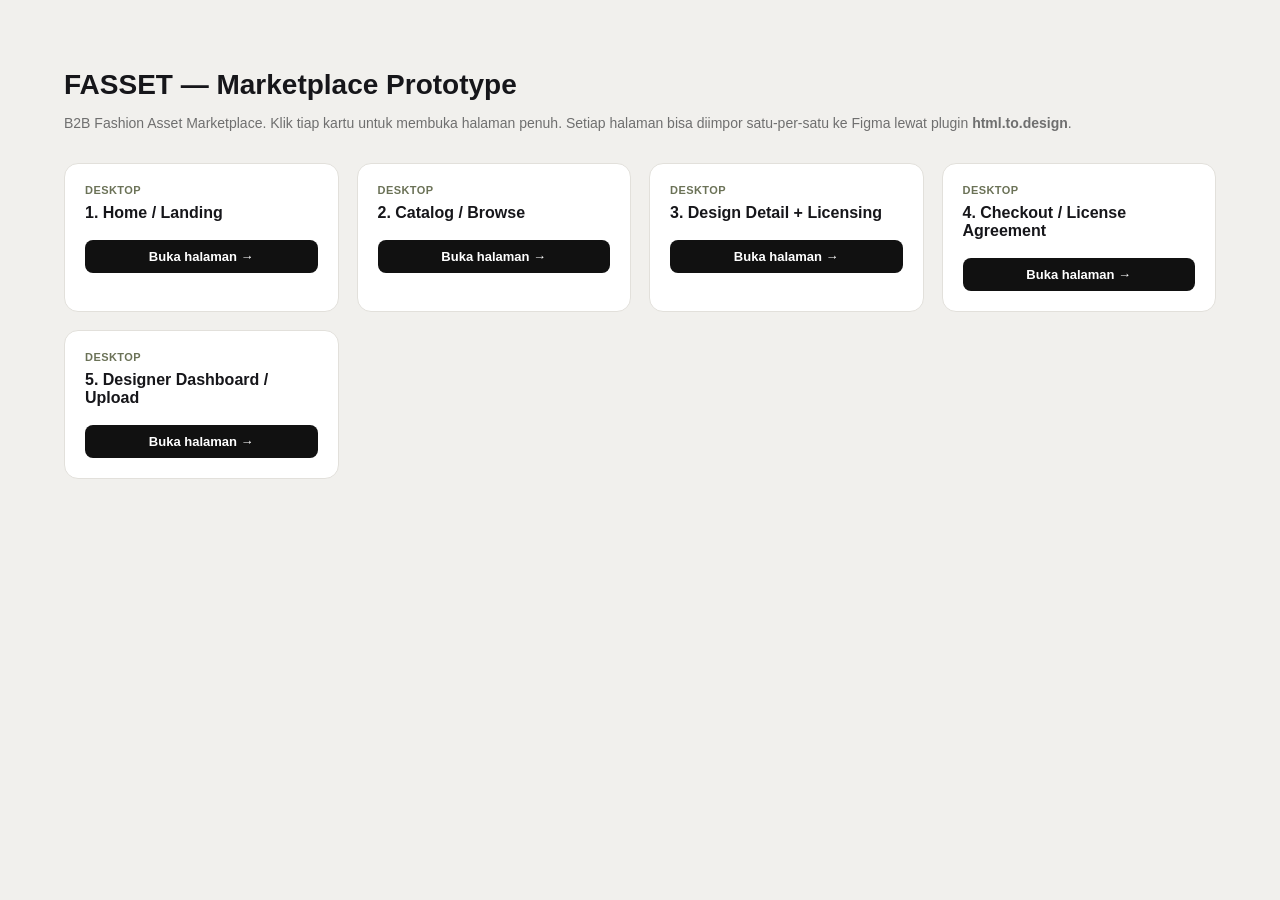
==== index.html @ cc916b5b "Add FASSET marketplace prototype (HTML/CSS) Adds 5 static HTML/CSS screens for the FASSET B2B fashio" ====
<!DOCTYPE html>
<html lang="id">
<head>
<meta charset="UTF-8" />
<title>TokoGaris / FASSET — Prototype Index</title>
<meta name="viewport" content="width=device-width, initial-scale=1.0" />
<style>
  * { box-sizing: border-box; }
  html, body {
    margin: 0;
    padding: 0;
    font-family: "Inter", -apple-system, BlinkMacSystemFont, "Segoe UI", Roboto, Helvetica, Arial, sans-serif;
    background: #f1f0ed;
    color: #16161a;
  }
  a { color: inherit; text-decoration: none; }
  .gallery { max-width: 1200px; margin: 0 auto; padding: 50px 24px 80px; }
  .gallery h1 { font-size: 28px; margin-bottom: 6px; }
  .gallery p.lead { color: #6f6f6f; margin-bottom: 32px; font-size: 14px; }
  .gallery-grid {
    display: grid;
    grid-template-columns: repeat(auto-fill, minmax(220px, 1fr));
    gap: 18px;
  }
  .gallery-card {
    border: 1px solid #e2e0db;
    border-radius: 14px;
    background: #fff;
    padding: 20px;
    display: flex;
    flex-direction: column;
    gap: 8px;
  }
  .gallery-card .tag {
    font-size: 11px;
    font-weight: 700;
    color: #6b7257;
    text-transform: uppercase;
    letter-spacing: 0.04em;
  }
  .gallery-card h3 { margin: 0; font-size: 16px; }
  .gallery-card a.open {
    margin-top: 10px;
    font-size: 13px;
    font-weight: 700;
    color: #fff;
    background: #111111;
    padding: 9px 0;
    border-radius: 8px;
    text-align: center;
  }
</style>
</head>
<body>

<div class="gallery">
  <h1>FASSET — Marketplace Prototype</h1>
  <p class="lead">B2B Fashion Asset Marketplace. Klik tiap kartu untuk membuka halaman penuh. Setiap halaman bisa diimpor satu-per-satu ke Figma lewat plugin <strong>html.to.design</strong>.</p>

  <div class="gallery-grid">
    <div class="gallery-card">
      <span class="tag">Desktop</span>
      <h3>1. Home / Landing</h3>
      <a class="open" href="fasset-home.html">Buka halaman →</a>
    </div>
    <div class="gallery-card">
      <span class="tag">Desktop</span>
      <h3>2. Catalog / Browse</h3>
      <a class="open" href="fasset-catalog.html">Buka halaman →</a>
    </div>
    <div class="gallery-card">
      <span class="tag">Desktop</span>
      <h3>3. Design Detail + Licensing</h3>
      <a class="open" href="fasset-detail.html">Buka halaman →</a>
    </div>
    <div class="gallery-card">
      <span class="tag">Desktop</span>
      <h3>4. Checkout / License Agreement</h3>
      <a class="open" href="fasset-checkout.html">Buka halaman →</a>
    </div>
    <div class="gallery-card">
      <span class="tag">Desktop</span>
      <h3>5. Designer Dashboard / Upload</h3>
      <a class="open" href="fasset-dashboard.html">Buka halaman →</a>
    </div>
  </div>
</div>

</body>
</html>
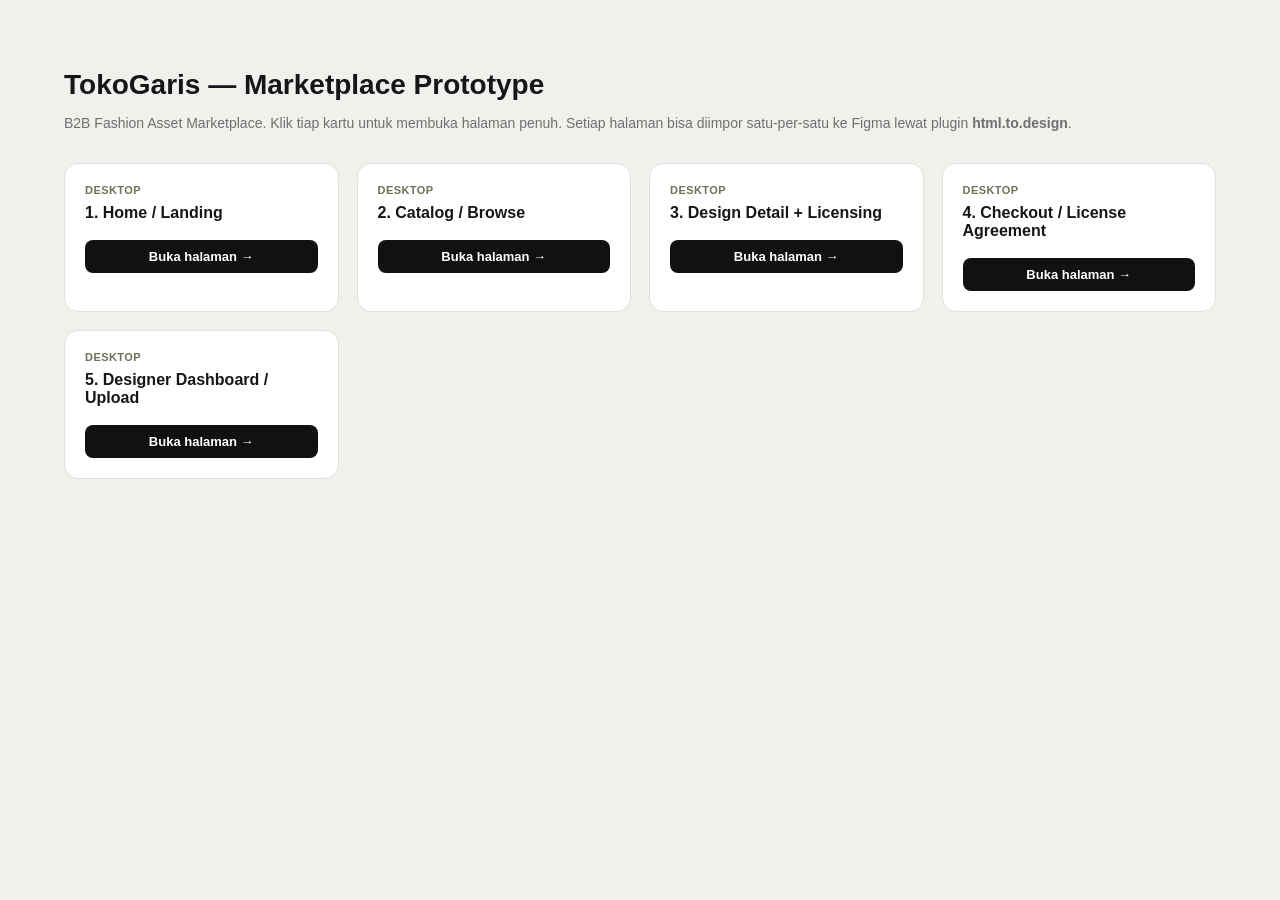
==== commit f2646598: "Rename brand FASSET to TokoGaris across prototype Renames all files and brand references from FASSET" ====
--- a/index.html
+++ b/index.html
@@ -2,7 +2,7 @@
 <html lang="id">
 <head>
 <meta charset="UTF-8" />
-<title>TokoGaris / FASSET — Prototype Index</title>
+<title>TokoGaris — Prototype Index</title>
 <meta name="viewport" content="width=device-width, initial-scale=1.0" />
 <style>
   * { box-sizing: border-box; }
@@ -54,34 +54,34 @@
 <body>
 
 <div class="gallery">
-  <h1>FASSET — Marketplace Prototype</h1>
+  <h1>TokoGaris — Marketplace Prototype</h1>
   <p class="lead">B2B Fashion Asset Marketplace. Klik tiap kartu untuk membuka halaman penuh. Setiap halaman bisa diimpor satu-per-satu ke Figma lewat plugin <strong>html.to.design</strong>.</p>
 
   <div class="gallery-grid">
     <div class="gallery-card">
       <span class="tag">Desktop</span>
       <h3>1. Home / Landing</h3>
-      <a class="open" href="fasset-home.html">Buka halaman →</a>
+      <a class="open" href="tokogaris-home.html">Buka halaman →</a>
     </div>
     <div class="gallery-card">
       <span class="tag">Desktop</span>
       <h3>2. Catalog / Browse</h3>
-      <a class="open" href="fasset-catalog.html">Buka halaman →</a>
+      <a class="open" href="tokogaris-catalog.html">Buka halaman →</a>
     </div>
     <div class="gallery-card">
       <span class="tag">Desktop</span>
       <h3>3. Design Detail + Licensing</h3>
-      <a class="open" href="fasset-detail.html">Buka halaman →</a>
+      <a class="open" href="tokogaris-detail.html">Buka halaman →</a>
     </div>
     <div class="gallery-card">
       <span class="tag">Desktop</span>
       <h3>4. Checkout / License Agreement</h3>
-      <a class="open" href="fasset-checkout.html">Buka halaman →</a>
+      <a class="open" href="tokogaris-checkout.html">Buka halaman →</a>
     </div>
     <div class="gallery-card">
       <span class="tag">Desktop</span>
       <h3>5. Designer Dashboard / Upload</h3>
-      <a class="open" href="fasset-dashboard.html">Buka halaman →</a>
+      <a class="open" href="tokogaris-dashboard.html">Buka halaman →</a>
     </div>
   </div>
 </div>
